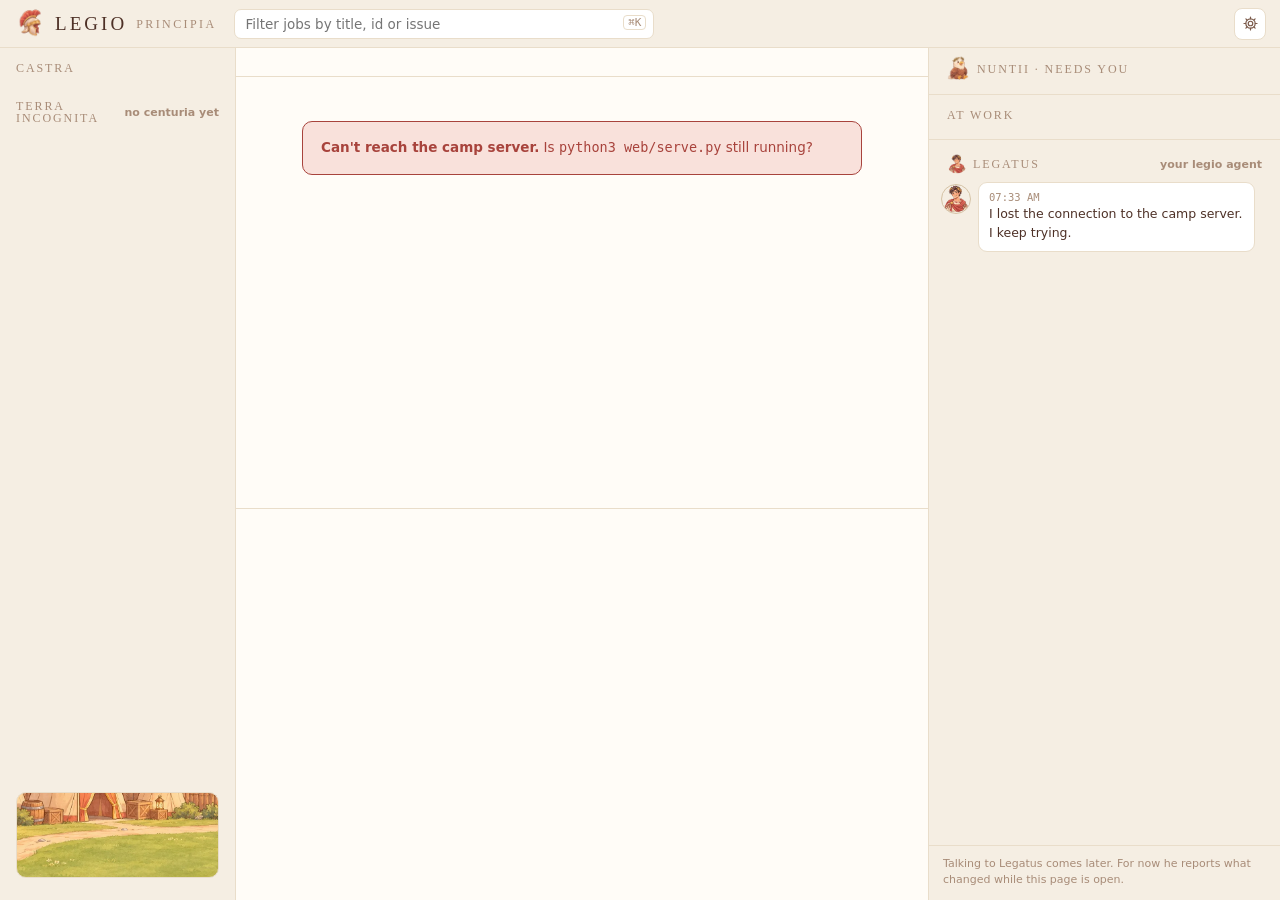
==== web/principia/index.html @ 1104e4ff "web: add the Principia skin and make it the default A second, denser skin for the read-only dashboar" ====
<!doctype html>
<html lang="en">
<head>
<meta charset="utf-8">
<meta name="viewport" content="width=device-width, initial-scale=1">
<title>Legio Principia</title>
<meta name="color-scheme" content="light">
<link rel="stylesheet" href="styles.css">
<link rel="icon" href="../assets/logo.webp">
</head>
<body>
<div class="app">
  <header class="top">
    <a class="brand" href="#/" aria-label="Legio Principia, home"><img src="../assets/logo.webp" alt=""><b>LEGIO</b><span>PRINCIPIA</span></a>
    <label class="search"><input id="q" type="search" placeholder="Filter jobs by title, id or issue" aria-label="Filter jobs" autocomplete="off"><kbd>⌘K</kbd></label>
    <div class="stats" id="stats"></div>
    <button class="gear" id="gear" type="button" aria-label="Settings" aria-expanded="false" aria-controls="sets"><svg viewBox="0 0 24 24" fill="none" stroke="currentColor" stroke-width="1.7" stroke-linecap="round" aria-hidden="true"><circle cx="12" cy="12" r="3.2"/><path d="M12 2.8v2.4M12 18.8v2.4M2.8 12h2.4M18.8 12h2.4M5.5 5.5l1.7 1.7M16.8 16.8l1.7 1.7M5.5 18.5l1.7-1.7M16.8 7.2l1.7-1.7"/><circle cx="12" cy="12" r="6.6"/></svg></button>
    <div class="sets" id="sets" hidden role="dialog" aria-label="Settings"></div>
  </header>

  <div class="cols">
    <nav class="pane left" aria-label="Projects">
      <div><div class="label"><span><span class="la">CASTRA</span><span class="en">PROJECTS</span></span> <em id="ncastra"></em></div><div id="projects"></div></div>
      <div id="unch-wrap"><div class="label"><span><span class="la">TERRA INCOGNITA</span><span class="en">NOT SET UP</span></span> <em>no centuria yet</em></div><div id="uncharted"></div></div>
      <div class="foot"><div class="campart" role="img" aria-label="The camp"></div><span id="foot"></span></div>
    </nav>

    <main class="pane mid" id="mid">
      <div class="mhead" id="mhead"></div>
      <div class="board" id="board"></div>
      <section class="detail" id="detail" aria-label="Job details"></section>
    </main>

    <aside class="pane right" aria-label="Needs you, at work and Legatus">
      <div class="sec"><div class="label"><span class="eh"><img src="../assets/mascot-eagle.webp" alt="" class="eagle"><span class="la">NUNTII · NEEDS YOU</span><span class="en">NEEDS YOU</span></span> <em id="nneed"></em></div><div id="needs"></div></div>
      <div class="sec"><div class="label">AT WORK <em id="nwork"></em></div><div id="desk"></div><div id="work"></div></div>
      <div class="chat">
        <div class="label"><span class="eh"><img src="../assets/avatar.webp" alt="" class="lgface">LEGATUS</span> <em>your legio agent</em></div>
        <div class="msgs" id="msgs" aria-live="polite"></div>
        <div class="soon">Talking to Legatus comes later. For now he reports what changed while this page is open.</div>
      </div>
    </aside>
  </div>
</div>
<div class="toast" id="toast" role="status" hidden></div>
<script src="app.js" defer></script>
</body>
</html>
---- web/principia/styles.css ----
/* Legio Principia — the second skin of the camp dashboard.
   Three panels: projects | the road each job travels + its scroll |
   what needs you, who is at work, Legatus. Light only, read-only. */

:root {
  --bg: #FFFCF7; --panel: #F5EEE3; --raised: #FFFFFF; --sunk: #F5EEE3;
  --line: #E9DDCA; --line-2: #D5C3A6;
  --ink: #4E3127; --ink-2: #7B5A4A; --ink-3: #A88C78;
  --blue: #3E6A8C; --blue-bg: #E3ECF2;
  --ochre: #9A5F0C; --ochre-bg: #FCEBC6; --ochre-line: #E8B84B;
  --verd: #5B6B32; --verd-bg: #EDF0DD;
  --red: #A8433C; --red-bg: #F9E1DB;
  --stone: #EEE0C8; --stone-d: #CFB68E; --water: #8DB2CC; --wood: #A8735C;
  --basalt: #BDB09C; --basalt-d: #9A8B75; --dirt: #F4EBDC;
  --gold: #F1D489; --gold-d: #C3962C;
  /* no web fonts: the dashboard fetches nothing from the network */
  --display: "Iowan Old Style", "Palatino Linotype", Palatino, Georgia, serif;
  --sans: "Avenir Next", Nunito, "Segoe UI", system-ui, -apple-system, sans-serif;
  --mono: ui-monospace, "SF Mono", Menlo, Consolas, monospace;
  color-scheme: light;
}

* { box-sizing: border-box; }
html, body { height: 100%; margin: 0; }
body { background: var(--bg); color: var(--ink); font: 13.5px/1.45 var(--sans); -webkit-font-smoothing: antialiased; }
button { font: inherit; color: inherit; cursor: pointer; }
button:focus-visible, input:focus-visible, a:focus-visible, .vrow:focus-visible, .drow:focus-visible, .need:focus-visible {
  outline: 2px solid var(--blue); outline-offset: 1px;
}
.mono { font-family: var(--mono); }
[hidden] { display: none !important; }

.app { height: 100%; display: grid; grid-template-rows: 48px minmax(0, 1fr); }

/* ---- top bar ---- */
.top { position: relative; display: flex; align-items: center; gap: 18px; padding: 0 14px 0 16px; border-bottom: 1px solid var(--line); background: var(--panel); }
.brand { display: flex; align-items: center; gap: 9px; white-space: nowrap; color: inherit; text-decoration: none; }
.brand img { width: 30px; height: 29px; }
.brand b { font: 400 19px/1 var(--display); letter-spacing: .16em; }
.brand span { font: 400 12px/1 var(--display); letter-spacing: .2em; color: var(--ink-3); }
.search { flex: 1; max-width: 420px; position: relative; }
.search input { width: 100%; height: 30px; border: 1px solid var(--line); background: var(--raised); border-radius: 7px; padding: 0 54px 0 10px; color: var(--ink); font: inherit; }
.search kbd { position: absolute; right: 8px; top: 6px; font: 11px var(--mono); color: var(--ink-3); border: 1px solid var(--line); border-radius: 4px; padding: 0 4px; }
.stats { margin-left: auto; display: flex; gap: 16px; align-items: center; white-space: nowrap; color: var(--ink-2); }
.stats b { color: var(--ink); font-weight: 700; font-variant-numeric: tabular-nums; }
.stats img { width: 18px; height: 19px; vertical-align: -4px; margin-right: 4px; }
.dot { display: inline-block; width: 7px; height: 7px; border-radius: 50%; margin-right: 6px; vertical-align: 1px; }
.demo { font-size: 11px; font-weight: 700; color: var(--red); background: var(--red-bg); border-radius: 9px; padding: 1px 8px; }
.gear { width: 32px; height: 32px; border-radius: 8px; border: 1px solid var(--line); background: var(--raised); display: grid; place-items: center; color: var(--ink-2); flex: none; }
.gear:hover, .gear[aria-expanded="true"] { border-color: var(--line-2); color: var(--ink); }
.gear svg { width: 17px; height: 17px; }

/* ---- settings ---- */
.sets { position: absolute; right: 12px; top: 54px; width: 330px; max-width: calc(100vw - 24px); max-height: calc(100vh - 70px); overflow: auto; z-index: 30; background: var(--raised); border: 1px solid var(--line-2); border-radius: 12px; box-shadow: 0 12px 32px rgba(78, 49, 39, .16), 0 2px 6px rgba(78, 49, 39, .08); padding: 14px 16px 12px; }
.sets h3 { margin: 0 0 10px; font: 400 14px/1 var(--display); letter-spacing: .16em; display: flex; justify-content: space-between; align-items: center; }
.sets h3 button { border: 0; background: none; color: var(--ink-3); font-size: 18px; line-height: 1; padding: 0 2px; }
.srow { display: grid; gap: 6px; padding: 10px 0; border-top: 1px solid var(--line); }
.srow > span { font-size: 12px; font-weight: 700; color: var(--ink-2); }
.srow small { font-size: 11px; color: var(--ink-3); }
.pick { display: flex; border: 1px solid var(--line); border-radius: 7px; overflow: hidden; background: var(--sunk); }
.pick button { flex: 1; border: 0; background: transparent; padding: 5px 6px; font-size: 12px; color: var(--ink-2); display: flex; flex-direction: column; align-items: center; gap: 3px; }
.pick button.on { background: var(--raised); color: var(--ink); font-weight: 700; box-shadow: 0 0 0 1px var(--line-2); }
.pick svg { width: 46px; height: 14px; }
.tog { display: flex; justify-content: space-between; align-items: center; gap: 12px; padding: 5px 0; font-size: 12.5px; cursor: pointer; }
.tog input { appearance: none; -webkit-appearance: none; width: 32px; height: 18px; margin: 0; border-radius: 9px; background: var(--line-2); position: relative; cursor: pointer; flex: none; transition: background .15s; }
.tog input::after { content: ""; position: absolute; left: 2px; top: 2px; width: 14px; height: 14px; border-radius: 50%; background: var(--raised); transition: transform .15s; }
.tog input:checked { background: var(--verd); }
.tog input:checked::after { transform: translateX(14px); }

/* ---- layout ---- */
.cols { display: grid; grid-template-columns: 236px minmax(0, 1fr) 352px; min-height: 0; }
.pane { min-height: 0; overflow: auto; }
.left { background: var(--panel); border-right: 1px solid var(--line); padding: 14px 10px; display: flex; flex-direction: column; gap: 18px; }
.right { background: var(--panel); border-left: 1px solid var(--line); display: flex; flex-direction: column; overflow: hidden; }
.label { font: 400 12px/1 var(--display); letter-spacing: .16em; color: var(--ink-3); display: flex; justify-content: space-between; align-items: center; gap: 8px; padding: 0 6px 8px; }
.label em { font: 600 11px var(--sans); font-style: normal; letter-spacing: 0; white-space: nowrap; }
.label .eh { display: flex; align-items: center; gap: 6px; }
.label .eagle { width: 24px; height: 24px; margin: -6px 0 -4px; animation: perch 5s ease-in-out infinite; transform-origin: 50% 90%; }
.label .lgface { width: 20px; height: 20px; border-radius: 50%; }
@keyframes perch { 0%, 86%, 100% { transform: rotate(0); } 90% { transform: rotate(-8deg); } 94% { transform: rotate(6deg); } }
.note { font-size: 11px; color: var(--ink-3); }

/* ---- projects ---- */
.proj { display: grid; grid-template-columns: 38px minmax(0, 1fr) auto; gap: 8px; align-items: center; padding: 7px 6px; border-radius: 7px; border: 1px solid transparent; width: 100%; background: none; text-align: left; color: inherit; text-decoration: none; }
.proj:hover { background: rgba(255, 255, 255, .6); }
.proj.on { background: var(--raised); border-color: var(--line); }
.tentic { position: relative; width: 38px; height: 36px; }
.tentic img { width: 38px; height: 36px; object-fit: contain; }
.tentic b { position: absolute; right: -2px; bottom: -2px; font: 400 10px/14px var(--display); background: var(--raised); border: 1px solid var(--line); border-radius: 7px; padding: 0 4px; color: var(--ink-2); }
.proj.on .tentic b { border-color: var(--ink); color: var(--ink); }
.pname { font-weight: 700; white-space: nowrap; overflow: hidden; text-overflow: ellipsis; }
.psub { font-size: 11px; color: var(--ink-3); }
.psub.err { color: var(--red); }
.pbar { display: flex; height: 3px; border-radius: 2px; overflow: hidden; margin-top: 5px; background: var(--line); gap: 1px; }
.pbar i { display: block; }
.badge { font: 700 11px/18px var(--sans); min-width: 18px; padding: 0 5px; border-radius: 9px; text-align: center; font-variant-numeric: tabular-nums; white-space: nowrap; }
.b-ochre { background: var(--ochre-bg); color: var(--ochre); }
.b-red { background: var(--red-bg); color: var(--red); }
.b-blue { background: var(--blue-bg); color: var(--blue); }
.b-verd { background: var(--verd-bg); color: var(--verd); }
.b-mute { background: var(--bg); color: var(--ink-3); border: 1px solid var(--line); }
.unch { display: flex; justify-content: space-between; align-items: center; padding: 6px; border-radius: 7px; color: var(--ink-3); width: 100%; background: none; border: 1px dashed transparent; text-align: left; }
.unch:hover { border-color: var(--line-2); color: var(--ink); }
.unch span:last-child { font-size: 11px; }
.foot { margin-top: auto; padding: 0 6px; color: var(--ink-3); font-size: 11px; line-height: 1.7; }
.campart { height: 86px; border-radius: 10px; border: 1px solid var(--line); background: url(../assets/camp-ground.webp) 40% 28% / 280% auto; margin: 0 0 8px; }

/* ---- middle ---- */
.mid { display: grid; grid-template-rows: auto minmax(0, 1fr) minmax(0, 46%); min-height: 0; }
.mid.nodetail { grid-template-rows: auto minmax(0, 1fr); }
.mhead { display: flex; align-items: flex-end; gap: 16px; padding: 16px 20px 12px; border-bottom: 1px solid var(--line); flex-wrap: wrap; }
.mhead h1 { margin: 0; font: 400 22px/1 var(--display); letter-spacing: .1em; }
.mhead h1 small { font-size: 13px; color: var(--ink-3); margin-right: 8px; letter-spacing: .14em; }
.facts { display: flex; gap: 14px; color: var(--ink-3); font-size: 12px; flex-wrap: wrap; }
.facts b { color: var(--ink-2); font-weight: 700; }
.seg { margin-left: auto; display: flex; border: 1px solid var(--line); border-radius: 7px; overflow: hidden; }
.seg button { border: 0; background: transparent; padding: 4px 12px; color: var(--ink-3); }
.seg button.on { background: var(--ink); color: var(--bg); }
.board { overflow: auto; padding: 4px 20px 16px; }

.vgrid { display: grid; grid-template-columns: 238px repeat(7, minmax(52px, 1fr)) 158px; min-width: 780px; }
.vhead { position: sticky; top: 0; background: var(--bg); z-index: 2; padding: 10px 0 8px; border-bottom: 1px solid var(--line); }
.vhead div { font: 600 11px/1 var(--sans); color: var(--ink-3); text-align: center; overflow: hidden; }
.vhead div:first-child, .vhead div:last-child { font: 400 11px/1 var(--display); letter-spacing: .12em; }
.vhead div:first-child, .vhead div:last-child { text-align: left; }
.vhead div:last-child { padding-left: 14px; }
.vhead b { display: block; font: 700 11px var(--sans); letter-spacing: 0; color: var(--ink-2); margin-top: 4px; }
.vrow { align-items: center; min-height: 56px; border-bottom: 1px solid var(--line); cursor: pointer; }
.vrow:hover { background: var(--panel); }
.vrow.sel { background: var(--raised); box-shadow: inset 3px 0 0 var(--blue); }
.vjob { display: flex; gap: 10px; align-items: flex-start; padding: 8px 10px 8px 8px; min-width: 0; }
.vjob .id { font: 600 11px var(--mono); color: var(--ink-3); padding-top: 2px; }
.vt { font-weight: 700; line-height: 1.3; overflow: hidden; text-overflow: ellipsis; white-space: nowrap; }
.vs { font-size: 11px; color: var(--ink-3); margin-top: 2px; white-space: nowrap; overflow: hidden; text-overflow: ellipsis; }

/* track cells */
.cell { position: relative; height: 56px; display: grid; place-items: center; }
.cell .l, .cell .r { position: absolute; top: 50%; height: 0; border-top: 2px solid var(--ink-3); }
.cell .l { left: 0; right: 50%; } .cell .r { left: 50%; right: 0; }
.cell .todo { border-top: 2px dashed var(--line-2); opacity: .8; }
.cell .gone { display: none; }
.trk { position: absolute; inset: 0; width: 100%; height: 100%; overflow: visible; pointer-events: none; }
.cell.aq .node { transform: translateY(-8px); }
.cell.rd .node { transform: translateY(-5px); }
.whl { stroke-dasharray: 5 9; animation: flow 1.4s linear infinite; }
@keyframes flow { to { stroke-dashoffset: -14; } }
.ms { position: relative; z-index: 1; width: 21px; height: 22px; transform: translateY(-3px); border-radius: 10px 10px 2px 2px; background: var(--stone); border: 1px solid var(--stone-d); display: grid; place-items: center; padding-top: 2px; font: 400 9.5px/1 var(--display); color: var(--ink-2); }
.ms::after { content: ""; position: absolute; left: -4px; right: -4px; bottom: -4px; height: 4px; border-radius: 1px; background: var(--stone-d); }
.ms.fut { background: var(--raised); border-style: dashed; border-color: var(--line-2); color: var(--ink-3); }
.ms.fut::after { background: var(--line); }
.ms.gold { background: var(--gold); border-color: var(--gold-d); color: #6E4F0E; }
.ms.gold.fut { background: var(--raised); border-color: var(--gold-d); }

.node { position: relative; z-index: 1; }
.pt { width: 8px; height: 8px; border-radius: 50%; background: var(--ink-3); }
.pt.fut { background: var(--bg); border: 2px solid var(--line-2); }
.mg { position: relative; width: 30px; height: 30px; border-radius: 50%; display: grid; place-items: center; font: 700 12px/1 var(--sans); background: var(--raised); border: 2px solid var(--ink-3); color: var(--ink); }
.mg img { width: 100%; height: 100%; border-radius: 50%; object-fit: cover; display: block; }
.mg.live { border-color: var(--blue); color: var(--blue); background: var(--blue-bg); }
.mg.live::after { content: ""; position: absolute; inset: -6px; border-radius: 50%; border: 2px solid var(--blue); opacity: .35; animation: ring 1.8s ease-out infinite; }
.mg.you { border-color: var(--ochre); background: var(--ochre-bg); color: var(--ochre); font-size: 14px; }
.mg.ok { border-color: var(--verd); background: var(--verd-bg); color: var(--verd); font-size: 13px; }
.mg.no { border-color: var(--red); background: var(--red-bg); color: var(--red); font-size: 13px; }
.mg.pass { border-color: var(--verd); }
.mg.chg { border-color: var(--red); }
.mg.pend { border-color: var(--line-2); border-style: dashed; }
.mg.seal img { width: 66%; height: 66%; margin: auto; }
.cluster { display: flex; background: var(--bg); padding: 2px; border-radius: 16px; }
.cluster .mg { width: 26px; height: 26px; margin-left: -6px; }
.cluster .mg:first-child { margin-left: 0; }
@keyframes ring { from { transform: scale(.8); opacity: .5; } to { transform: scale(1.25); opacity: 0; } }

.vmeta { padding: 0 6px 0 14px; font-size: 12px; min-width: 0; }
.pips { display: flex; gap: 3px; align-items: center; color: var(--ink-3); font: 11px var(--mono); }
.pips i { width: 12px; height: 4px; border-radius: 2px; background: var(--line); }
.pips i.cur { background: var(--blue); } .pips i.fail { background: var(--red); } .pips i.okr { background: var(--verd); }
.pips span { margin-left: 6px; }
.cap { margin-top: 4px; white-space: nowrap; overflow: hidden; text-overflow: ellipsis; color: var(--ink-2); }
.cap.you { color: var(--ochre); font-weight: 700; }
.cap.live { color: var(--blue); }
.done-h { margin: 18px 0 6px; font: 400 11px var(--display); letter-spacing: .12em; color: var(--ink-3); }
.drow { display: grid; grid-template-columns: 110px minmax(0, 1fr) 90px 70px; gap: 10px; padding: 6px 8px; border-bottom: 1px solid var(--line); color: var(--ink-2); cursor: pointer; align-items: center; }
.drow:hover { background: var(--panel); }
.drow.sel { background: var(--raised); box-shadow: inset 3px 0 0 var(--blue); }
.tbl { width: 100%; border-collapse: collapse; min-width: 720px; }
.tbl th { position: sticky; top: 0; background: var(--bg); text-align: left; font: 400 11px var(--display); letter-spacing: .12em; color: var(--ink-3); padding: 10px 8px 8px; border-bottom: 1px solid var(--line); }
.tbl td { padding: 8px; border-bottom: 1px solid var(--line); white-space: nowrap; font-variant-numeric: tabular-nums; }
.tbl tbody tr { cursor: pointer; }
.tbl tbody tr:hover { background: var(--panel); }
.tbl tr.sel { background: var(--raised); box-shadow: inset 3px 0 0 var(--blue); }
.broken { margin: 40px auto; max-width: 560px; border: 1px solid var(--red); background: var(--red-bg); color: var(--red); border-radius: 10px; padding: 16px 18px; overflow: hidden; }
.broken img { float: right; width: 110px; margin: -6px -4px 4px 12px; }
.broken pre { white-space: pre-wrap; font: 12px/1.5 var(--mono); margin: 8px 0 0; color: var(--ink); }
.empty { display: flex; gap: 16px; align-items: center; padding: 24px 4px; color: var(--ink-2); }
.empty img { width: 90px; }

/* ---- job detail (the scroll) ---- */
.detail { border-top: 1px solid var(--line); background: var(--bg); display: grid; grid-template-rows: auto minmax(0, 1fr); min-height: 0; }
.dhead { display: flex; gap: 12px; align-items: center; padding: 12px 20px; border-bottom: 1px solid var(--line); flex-wrap: wrap; }
.dhead h2 { margin: 0; font-size: 15px; font-weight: 700; text-wrap: balance; }
.dhead .id { font: 12px var(--mono); color: var(--ink-3); }
.chips { display: flex; gap: 6px; flex-wrap: wrap; }
.chip { font-size: 11px; line-height: 20px; padding: 0 7px; border-radius: 5px; border: 1px solid var(--line); color: var(--ink-2); background: var(--raised); white-space: nowrap; }
.chip b { font-weight: 700; color: var(--ink); }
.acts { margin-left: auto; display: flex; gap: 6px; align-items: center; flex-wrap: wrap; }
.btn { height: 28px; padding: 0 10px; border-radius: 6px; border: 1px solid var(--line-2); background: var(--raised); font-size: 12px; white-space: nowrap; }
.btn:hover { border-color: var(--ink-3); }
.btn.pri { background: var(--ink); color: var(--bg); border-color: var(--ink); }
.dbody { display: grid; grid-template-columns: 290px minmax(0, 1fr); min-height: 0; }
.story { overflow: auto; padding: 12px 14px 16px 20px; border-right: 1px solid var(--line); }
.st { position: relative; padding: 0 0 12px 18px; }
.st::before { content: ""; position: absolute; left: 4px; top: 8px; bottom: -4px; border-left: 1px solid var(--line-2); }
.st:last-child::before { display: none; }
.st::after { content: ""; position: absolute; left: 0; top: 4px; width: 9px; height: 9px; border-radius: 50%; background: var(--panel); border: 2px solid var(--ink-3); }
.st.ok::after { border-color: var(--verd); background: var(--verd); }
.st.fail::after { border-color: var(--red); background: var(--red); }
.st.live::after { border-color: var(--blue); background: var(--blue-bg); }
.st.you::after { border-color: var(--ochre); background: var(--ochre); }
.st .h { display: flex; justify-content: space-between; gap: 8px; font-weight: 700; }
.st .h img { width: 20px; height: 20px; border-radius: 50%; border: 1px solid var(--line); }
.st .t { color: var(--ink-2); font-size: 12px; margin-top: 1px; }
.st .f { display: inline-block; margin-top: 3px; font: 11px var(--mono); color: var(--blue); background: none; border: 0; padding: 0; text-decoration: underline; text-decoration-color: var(--line-2); text-underline-offset: 2px; }
.st .f.on { color: var(--ink); text-decoration-color: var(--ink); }
.reader { min-width: 0; display: grid; grid-template-rows: auto minmax(0, 1fr); min-height: 0; }
.tabs { display: flex; gap: 2px; padding: 8px 14px 0; border-bottom: 1px solid var(--line); overflow-x: auto; }
.tab { border: 0; background: none; padding: 6px 9px; font: 11px var(--mono); color: var(--ink-3); border-bottom: 2px solid transparent; white-space: nowrap; }
.tab.on { color: var(--ink); border-bottom-color: var(--blue); }
.doc { overflow: auto; padding: 14px 22px 22px; }
.doc > * { max-width: 76ch; }
.doc h4 { margin: 14px 0 4px; font-size: 13px; }
.doc .hdr { font: 12px var(--mono); color: var(--ink-2); background: var(--sunk); border: 1px solid var(--line); border-radius: 6px; padding: 6px 9px; margin-bottom: 6px; }
.doc p { margin: 4px 0; }
.doc ul { margin: 4px 0; padding-left: 18px; }
.doc pre { font: 12px/1.55 var(--mono); white-space: pre-wrap; margin: 0; color: var(--ink-2); max-width: none; }

/* ---- right rail ---- */
.sec { padding: 14px 12px 10px; border-bottom: 1px solid var(--line); }
.need { position: relative; display: block; color: inherit; text-decoration: none; background: var(--raised); border: 1px solid var(--line); border-radius: 8px; padding: 10px 10px 9px 30px; margin-bottom: 9px; cursor: pointer; }
.need:hover { border-color: var(--ochre-line); }
.need .seal { position: absolute; left: 8px; top: 9px; width: 16px; height: 16px; }
.need .top1 { display: flex; justify-content: space-between; gap: 8px; align-items: center; }
.need .who { font-weight: 700; white-space: nowrap; overflow: hidden; text-overflow: ellipsis; }
.need .why { color: var(--ink-2); margin: 3px 0 7px; font-size: 12px; }
.cmd { display: flex; align-items: center; justify-content: space-between; gap: 8px; background: var(--sunk); border: 1px solid var(--line); border-radius: 5px; padding: 3px 4px 3px 8px; font: 11px var(--mono); color: var(--ink-2); }
.cmd span { overflow: hidden; text-overflow: ellipsis; white-space: nowrap; }
.cmd button { border: 1px solid var(--line); background: var(--raised); border-radius: 4px; font: 11px var(--sans); padding: 2px 7px; color: var(--ink-2); flex: none; }
.desk { color: inherit; text-decoration: none; display: grid; grid-template-columns: 104px minmax(0, 1fr); gap: 10px; align-items: end; margin: 0 0 8px; padding: 8px 10px 0; border-radius: 8px; background: var(--raised); border: 1px solid var(--line); position: relative; overflow: hidden; cursor: pointer; }
.desk > img { width: 104px; height: 104px; object-fit: contain; object-position: bottom; }
.desk .hs { position: absolute; left: 66px; top: 2px; width: 46px; height: 46px; animation: float 3.4s ease-in-out infinite; }
.bubble { position: relative; align-self: center; background: var(--raised); border: 1px solid var(--line-2); border-radius: 10px; padding: 7px 9px; font-size: 12px; margin-bottom: 22px; min-width: 0; }
.bubble::before { content: ""; position: absolute; left: -6px; bottom: 10px; width: 10px; height: 10px; background: var(--raised); border-left: 1px solid var(--line-2); border-bottom: 1px solid var(--line-2); transform: rotate(45deg); }
.bubble b { font-weight: 700; }
.bubble .mono { font-size: 11px; color: var(--ink-3); }
@keyframes float { 0%, 100% { transform: translateY(0); } 50% { transform: translateY(-4px); } }
.work { display: grid; grid-template-columns: 28px minmax(0, 1fr) auto; gap: 8px; align-items: center; padding: 6px 2px; cursor: pointer; }
.work .mg { width: 28px; height: 28px; }
.work .w1 { white-space: nowrap; overflow: hidden; text-overflow: ellipsis; }
.work .w1 b { font-weight: 700; }
.work .w2 { font: 11px var(--mono); color: var(--ink-3); white-space: nowrap; overflow: hidden; text-overflow: ellipsis; }
.work .tm { font: 12px var(--mono); color: var(--ink-2); font-variant-numeric: tabular-nums; }
.work.stale .w2, .work.stale .tm { color: var(--ochre); }
.chat { flex: 1; min-height: 0; display: flex; flex-direction: column; }
.chat .label { padding: 14px 18px 8px; }
.msgs { flex: 1; overflow: auto; padding: 0 12px; display: flex; flex-direction: column; gap: 8px; }
.lgrow { display: flex; gap: 7px; align-items: flex-start; max-width: 96%; }
.lgrow > img { width: 30px; height: 30px; flex: none; margin-top: 2px; border-radius: 50%; border: 1.5px solid var(--line-2); }
.msg { padding: 8px 10px; border-radius: 9px; font-size: 12.5px; line-height: 1.5; background: var(--raised); border: 1px solid var(--line); min-width: 0; }
.msg ul { margin: 4px 0 0; padding-left: 16px; }
.msg time { display: block; font: 10.5px var(--mono); color: var(--ink-3); margin-bottom: 2px; }
.soon { padding: 10px 14px 12px; border-top: 1px solid var(--line); font-size: 11px; color: var(--ink-3); }
.toast { position: fixed; left: 50%; bottom: 24px; transform: translateX(-50%); background: var(--ink); color: var(--bg); padding: 8px 14px; border-radius: 8px; font-size: 12.5px; z-index: 40; max-width: calc(100vw - 32px); }

/* ---- settings effects ---- */
body:not(.english) .en, body.english .la { display: none; }
body.compact .vrow { min-height: 46px; }
body.compact .cell { height: 46px; }
body.compact .vs { display: none; }
body.compact .vjob { padding-block: 6px; }
body.compact .cluster .mg { width: 24px; height: 24px; }
body.nocost .cost { display: none; }
body.nodesk #desk { display: none; }
body.nomotion *, body.nomotion *::after { animation: none !important; transition: none !important; }
@media (prefers-reduced-motion: reduce) { *, *::after { animation: none !important; } }

/* ---- narrow screens ---- */
@media (max-width: 1180px) { .cols { grid-template-columns: 200px minmax(0, 1fr) 300px; } }
@media (max-width: 980px) {
  html, body { height: auto; }
  .app { height: auto; display: block; }
  .top { flex-wrap: wrap; padding-block: 8px; }
  .stats { margin-left: 0; flex-wrap: wrap; }
  .search { max-width: none; flex-basis: 100%; order: 3; }
  .cols { display: block; }
  .pane { overflow: visible; }
  .left { border-right: 0; border-bottom: 1px solid var(--line); }
  .foot { display: none; }
  .mid { display: block; }
  .board { overflow-x: auto; padding-inline: 16px; }
  .mhead, .dhead { padding-inline: 16px; }
  .dbody { grid-template-columns: 1fr; }
  .story { border-right: 0; border-bottom: 1px solid var(--line); padding-left: 16px; }
  .doc { padding-inline: 16px; }
  .right { overflow: visible; border-left: 0; border-top: 1px solid var(--line); }
  .msgs { max-height: 420px; }
}
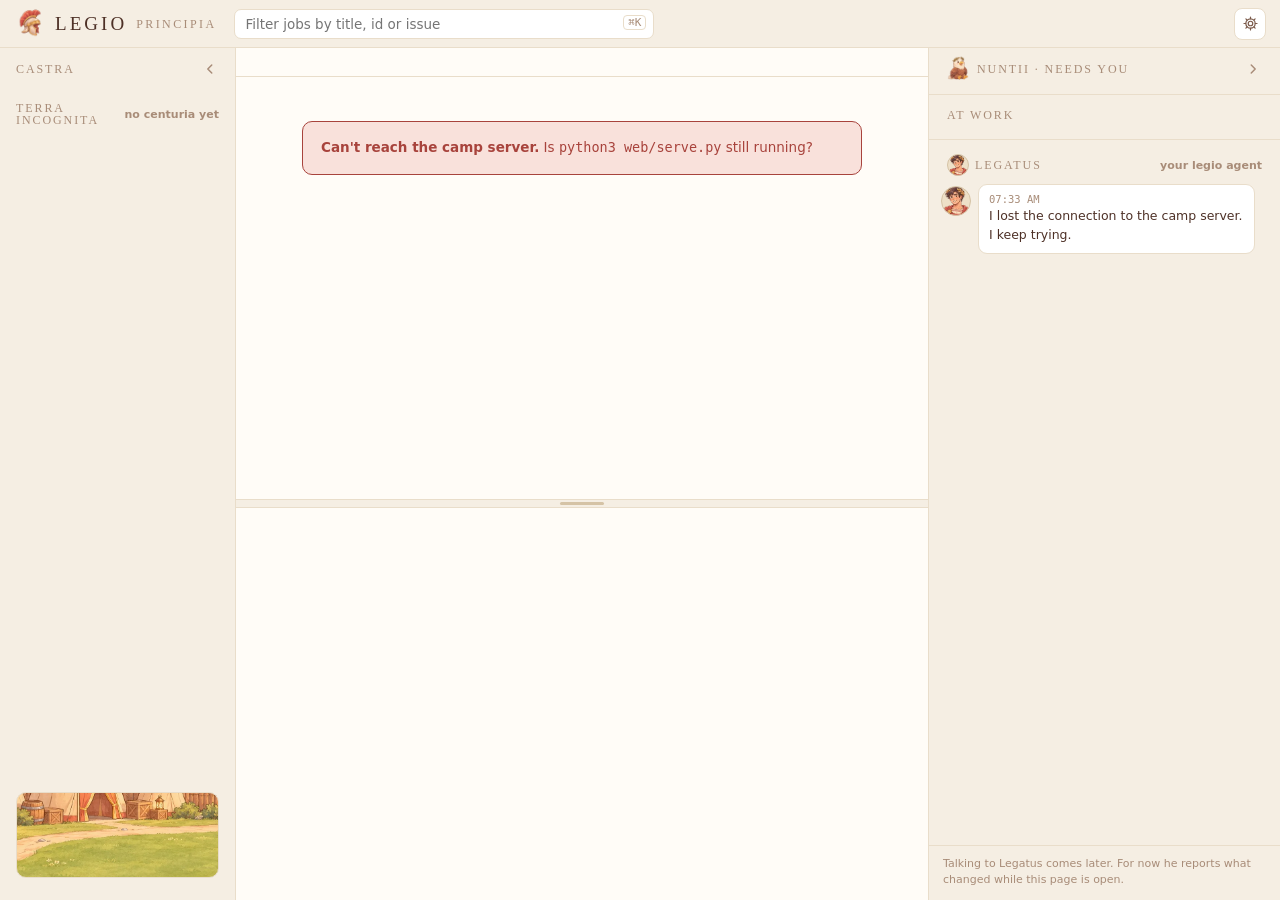
==== commit 1ff15bd7: "web/principia: roomier job panel, folding side panels, Legatus window - The job's panel resizes with" ====
--- a/web/principia/index.html
+++ b/web/principia/index.html
@@ -20,7 +20,7 @@
 
   <div class="cols">
     <nav class="pane left" aria-label="Projects">
-      <div><div class="label"><span><span class="la">CASTRA</span><span class="en">PROJECTS</span></span> <em id="ncastra"></em></div><div id="projects"></div></div>
+      <div><div class="label"><span class="lt"><span class="la">CASTRA</span><span class="en">PROJECTS</span></span> <em id="ncastra"></em><button class="fold" type="button" data-fold="left" title="Hide projects ( [ )" aria-label="Hide projects" aria-expanded="true"><svg viewBox="0 0 16 16" fill="none" stroke="currentColor" stroke-width="1.7" stroke-linecap="round" stroke-linejoin="round" aria-hidden="true"><path d="M10 3.5 5.5 8 10 12.5"/></svg></button></div><div id="projects"></div></div>
       <div id="unch-wrap"><div class="label"><span><span class="la">TERRA INCOGNITA</span><span class="en">NOT SET UP</span></span> <em>no centuria yet</em></div><div id="uncharted"></div></div>
       <div class="foot"><div class="campart" role="img" aria-label="The camp"></div><span id="foot"></span></div>
     </nav>
@@ -28,20 +28,28 @@
     <main class="pane mid" id="mid">
       <div class="mhead" id="mhead"></div>
       <div class="board" id="board"></div>
+      <div class="split" id="split" role="separator" aria-orientation="horizontal" aria-label="Resize job details (drag, or use the arrow keys; double-click to reset)" tabindex="0"></div>
       <section class="detail" id="detail" aria-label="Job details"></section>
     </main>
 
     <aside class="pane right" aria-label="Needs you, at work and Legatus">
-      <div class="sec"><div class="label"><span class="eh"><img src="../assets/mascot-eagle.webp" alt="" class="eagle"><span class="la">NUNTII · NEEDS YOU</span><span class="en">NEEDS YOU</span></span> <em id="nneed"></em></div><div id="needs"></div></div>
+      <div class="rrail"><button class="eaglebtn" type="button" data-fold="right" title="Show needs you, at work and Legatus ( ] )" aria-label="Show needs you, at work and Legatus" aria-expanded="false"><img src="../assets/mascot-eagle.webp" alt=""><span class="badge b-red" id="rneed" hidden></span></button><button class="lgbtn" type="button" data-legatus title="Talk to Legatus" aria-label="Open the Legatus window" aria-expanded="false" aria-controls="lgwin"><span class="lgface" aria-hidden="true"></span><span class="lgdot" id="lgdot" hidden></span></button></div>
+      <div class="sec"><div class="label"><span class="eh"><img src="../assets/mascot-eagle.webp" alt="" class="eagle"><span class="la">NUNTII · NEEDS YOU</span><span class="en">NEEDS YOU</span></span> <em id="nneed"></em><button class="fold" type="button" data-fold="right" title="Hide this panel ( ] )" aria-label="Hide needs you, at work and Legatus" aria-expanded="true"><svg viewBox="0 0 16 16" fill="none" stroke="currentColor" stroke-width="1.7" stroke-linecap="round" stroke-linejoin="round" aria-hidden="true"><path d="M6 3.5 10.5 8 6 12.5"/></svg></button></div><div id="needs"></div></div>
       <div class="sec"><div class="label">AT WORK <em id="nwork"></em></div><div id="desk"></div><div id="work"></div></div>
       <div class="chat">
-        <div class="label"><span class="eh"><img src="../assets/avatar.webp" alt="" class="lgface">LEGATUS</span> <em>your legio agent</em></div>
+        <div class="label"><span class="eh"><span class="lgface" aria-hidden="true"></span>LEGATUS</span> <em>your legio agent</em></div>
         <div class="msgs" id="msgs" aria-live="polite"></div>
         <div class="soon">Talking to Legatus comes later. For now he reports what changed while this page is open.</div>
       </div>
     </aside>
   </div>
 </div>
+<div class="scrim" id="scrim" hidden></div>
+<section class="lgwin" id="lgwin" role="dialog" aria-label="Legatus" hidden>
+  <div class="lgwin-head"><span class="lgface" aria-hidden="true"></span><div><b>Legatus</b><span>your legio agent</span></div><button class="fold" type="button" data-legatus-close aria-label="Close the Legatus window" title="Close (Esc)">×</button></div>
+  <div class="msgs" id="lgmsgs" aria-live="polite"></div>
+  <div class="soon">Talking to Legatus comes later. For now he reports what changed while this page is open.</div>
+</section>
 <div class="toast" id="toast" role="status" hidden></div>
 <script src="app.js" defer></script>
 </body>
--- a/web/principia/styles.css
+++ b/web/principia/styles.css
@@ -68,7 +68,47 @@
 .tog input:checked::after { transform: translateX(14px); }
 
 /* ---- layout ---- */
-.cols { display: grid; grid-template-columns: 236px minmax(0, 1fr) 352px; min-height: 0; }
+.cols { --lw: 236px; --rw: 352px; display: grid; grid-template-columns: var(--lw) minmax(0, 1fr) var(--rw); min-height: 0; transition: grid-template-columns .2s ease; }
+body.lfold .cols { --lw: 58px; }
+body.rfold .cols { --rw: 58px; }
+
+/* fold buttons and the folded rails */
+.fold { width: 22px; height: 22px; margin: -4px -2px -4px 0; border: 1px solid transparent; border-radius: 6px; background: none; color: var(--ink-3); display: grid; place-items: center; padding: 0; flex: none; }
+.fold:hover { border-color: var(--line-2); color: var(--ink); background: var(--raised); }
+.fold svg { width: 14px; height: 14px; }
+.label .lt { margin-right: auto; }
+.label em + .fold { margin-left: 6px; }
+body.lfold .left { padding: 12px 6px; overflow-x: hidden; }
+body.lfold .left .label { justify-content: center; padding: 0 0 10px; }
+body.lfold .left .label .lt, body.lfold .left .label em, body.lfold #unch-wrap, body.lfold .foot { display: none; }
+body.lfold .left .fold { margin: 0; transform: scaleX(-1); }
+body.lfold .proj { grid-template-columns: 38px; justify-items: center; padding: 5px 3px; position: relative; }
+body.lfold .proj > span:nth-child(2) { display: none; }
+body.lfold .proj .badge { position: absolute; top: -1px; right: -3px; box-shadow: 0 0 0 2px var(--panel); }
+body.lfold .proj .badge.b-mute { display: none; }
+.rrail { display: none; }
+body.rfold .right > .sec, body.rfold .right > .chat { display: none; }
+body.rfold .rrail { display: flex; flex-direction: column; align-items: center; padding: 12px 0; }
+.eaglebtn { position: relative; width: 46px; height: 46px; border-radius: 12px; border: 1px solid transparent; background: none; padding: 3px; }
+.eaglebtn:hover { border-color: var(--line-2); background: var(--raised); }
+.eaglebtn img { width: 100%; height: 100%; object-fit: contain; }
+.eaglebtn .badge { position: absolute; top: -2px; right: -4px; box-shadow: 0 0 0 2px var(--panel); }
+.lgbtn { position: relative; margin-top: 14px; width: 46px; height: 46px; border-radius: 50%; border: 2px solid var(--line-2); background: var(--raised); padding: 0; }
+.lgbtn:hover, .lgbtn[aria-expanded="true"] { border-color: var(--ink-3); }
+.lgbtn .lgface { display: block; width: 100%; height: 100%; }
+.lgdot { position: absolute; top: 0; right: 0; width: 11px; height: 11px; border-radius: 50%; background: var(--blue); box-shadow: 0 0 0 2px var(--panel); }
+
+/* Legatus in his own small window, for when the right panel is folded */
+.lgwin { position: fixed; right: 72px; bottom: 18px; z-index: 33; width: 360px; max-width: calc(100vw - 96px); height: min(520px, calc(100vh - 90px)); display: flex; flex-direction: column; background: var(--panel); border: 1px solid var(--line-2); border-radius: 14px; overflow: hidden; box-shadow: 0 18px 48px rgba(78, 49, 39, .2), 0 3px 10px rgba(78, 49, 39, .08); }
+.lgwin-head { display: flex; align-items: center; gap: 10px; padding: 12px 12px 10px 14px; border-bottom: 1px solid var(--line); background: var(--raised); }
+.lgwin-head .lgface { width: 34px; height: 34px; border: 1.5px solid var(--line-2); }
+.lgwin-head div { flex: 1; display: grid; line-height: 1.25; }
+.lgwin-head b { font: 400 14px var(--display); letter-spacing: .14em; text-transform: uppercase; }
+.lgwin-head span { font-size: 11px; color: var(--ink-3); }
+.lgwin-head .fold { font-size: 18px; line-height: 1; width: 26px; height: 26px; margin: 0; }
+.lgwin .msgs { padding: 12px; }
+.b-red { background: var(--red); color: #fff; }
+.proj .b-red, .need .b-red { background: var(--red-bg); color: var(--red); }
 .pane { min-height: 0; overflow: auto; }
 .left { background: var(--panel); border-right: 1px solid var(--line); padding: 14px 10px; display: flex; flex-direction: column; gap: 18px; }
 .right { background: var(--panel); border-left: 1px solid var(--line); display: flex; flex-direction: column; overflow: hidden; }
@@ -76,7 +116,9 @@
 .label em { font: 600 11px var(--sans); font-style: normal; letter-spacing: 0; white-space: nowrap; }
 .label .eh { display: flex; align-items: center; gap: 6px; }
 .label .eagle { width: 24px; height: 24px; margin: -6px 0 -4px; animation: perch 5s ease-in-out infinite; transform-origin: 50% 90%; }
-.label .lgface { width: 20px; height: 20px; border-radius: 50%; }
+/* Legatus's portrait, zoomed so his face fills the circle */
+.lgface { display: inline-block; flex: none; border-radius: 50%; background: var(--stone) url(../assets/avatar.webp) 50% 16% / 150% auto no-repeat; }
+.label .lgface { width: 22px; height: 22px; border: 1px solid var(--line-2); }
 @keyframes perch { 0%, 86%, 100% { transform: rotate(0); } 90% { transform: rotate(-8deg); } 94% { transform: rotate(6deg); } }
 .note { font-size: 11px; color: var(--ink-3); }
 
@@ -106,8 +148,28 @@
 .campart { height: 86px; border-radius: 10px; border: 1px solid var(--line); background: url(../assets/camp-ground.webp) 40% 28% / 280% auto; margin: 0 0 8px; }
 
 /* ---- middle ---- */
-.mid { display: grid; grid-template-rows: auto minmax(0, 1fr) minmax(0, 46%); min-height: 0; }
+.mid { display: grid; grid-template-rows: auto minmax(0, 1fr) 9px minmax(0, var(--dh, 46%)); min-height: 0; }
 .mid.nodetail { grid-template-rows: auto minmax(0, 1fr); }
+.mid.nodetail .split { display: none; }
+
+/* the drag handle between the board and the job's scroll */
+.split { position: relative; cursor: row-resize; background: var(--panel); border-top: 1px solid var(--line); border-bottom: 1px solid var(--line); touch-action: none; }
+.split::after { content: ""; position: absolute; left: 50%; top: 50%; width: 44px; height: 3px; margin: -1.5px 0 0 -22px; border-radius: 2px; background: var(--line-2); transition: background .15s, width .15s; }
+.split:hover::after, .split:focus-visible::after, .split.drag::after { background: var(--ink-3); width: 64px; margin-left: -32px; }
+.split:focus-visible { outline: 2px solid var(--blue); outline-offset: -2px; }
+body.resizing { cursor: row-resize; user-select: none; }
+
+/* the job's scroll, popped out over the page */
+.scrim { position: fixed; inset: 0; z-index: 34; background: rgba(78, 49, 39, .28); }
+body.bigdetail .detail { position: fixed; top: 60px; bottom: 20px; left: max(20px, 6vw); right: max(20px, 6vw); z-index: 35; border: 1px solid var(--line-2); border-radius: 12px; overflow: hidden; box-shadow: 0 24px 60px rgba(78, 49, 39, .22), 0 4px 12px rgba(78, 49, 39, .1); }
+body.bigdetail .doc > * { max-width: 92ch; }
+.ico-btn { width: 28px; padding: 0; display: grid; place-items: center; }
+.ico-btn svg { width: 15px; height: 15px; }
+
+/* scroll everywhere, but never show a scrollbar */
+* { scrollbar-width: none; }
+*::-webkit-scrollbar { display: none; width: 0; height: 0; }
+
 .mhead { display: flex; align-items: flex-end; gap: 16px; padding: 16px 20px 12px; border-bottom: 1px solid var(--line); flex-wrap: wrap; }
 .mhead h1 { margin: 0; font: 400 22px/1 var(--display); letter-spacing: .1em; }
 .mhead h1 small { font-size: 13px; color: var(--ink-3); margin-right: 8px; letter-spacing: .14em; }
@@ -154,21 +216,24 @@
 .node { position: relative; z-index: 1; }
 .pt { width: 8px; height: 8px; border-radius: 50%; background: var(--ink-3); }
 .pt.fut { background: var(--bg); border: 2px solid var(--line-2); }
-.mg { position: relative; width: 30px; height: 30px; border-radius: 50%; display: grid; place-items: center; font: 700 12px/1 var(--sans); background: var(--raised); border: 2px solid var(--ink-3); color: var(--ink); }
-.mg img { width: 100%; height: 100%; border-radius: 50%; object-fit: cover; display: block; }
+.mg { position: relative; width: 30px; height: 30px; border-radius: 50%; display: grid; place-items: center; overflow: hidden; font: 700 12px/1 var(--sans); background: var(--stone); border: 2px solid var(--ink-3); color: var(--ink); }
+/* the heads are square portraits with transparent corners: zoom in on the face so it fills the circle */
+.mg img { width: 100%; height: 100%; object-fit: cover; display: block; transform: scale(1.38); transform-origin: 50% 36%; }
 .mg.live { border-color: var(--blue); color: var(--blue); background: var(--blue-bg); }
-.mg.live::after { content: ""; position: absolute; inset: -6px; border-radius: 50%; border: 2px solid var(--blue); opacity: .35; animation: ring 1.8s ease-out infinite; }
+.mg.live { animation: ring 1.8s ease-out infinite; }
 .mg.you { border-color: var(--ochre); background: var(--ochre-bg); color: var(--ochre); font-size: 14px; }
 .mg.ok { border-color: var(--verd); background: var(--verd-bg); color: var(--verd); font-size: 13px; }
 .mg.no { border-color: var(--red); background: var(--red-bg); color: var(--red); font-size: 13px; }
 .mg.pass { border-color: var(--verd); }
 .mg.chg { border-color: var(--red); }
 .mg.pend { border-color: var(--line-2); border-style: dashed; }
-.mg.seal img { width: 66%; height: 66%; margin: auto; }
+.mg.seal { background: var(--raised); }
+.mg.seal img { width: 66%; height: 66%; margin: auto; transform: none; }
+.mg.tiny { width: 20px; height: 20px; border-width: 1px; border-color: var(--line-2); flex: none; }
 .cluster { display: flex; background: var(--bg); padding: 2px; border-radius: 16px; }
 .cluster .mg { width: 26px; height: 26px; margin-left: -6px; }
 .cluster .mg:first-child { margin-left: 0; }
-@keyframes ring { from { transform: scale(.8); opacity: .5; } to { transform: scale(1.25); opacity: 0; } }
+@keyframes ring { from { box-shadow: 0 0 0 0 rgba(62, 106, 140, .45); } to { box-shadow: 0 0 0 7px rgba(62, 106, 140, 0); } }
 
 .vmeta { padding: 0 6px 0 14px; font-size: 12px; min-width: 0; }
 .pips { display: flex; gap: 3px; align-items: center; color: var(--ink-3); font: 11px var(--mono); }
@@ -195,19 +260,42 @@
 .empty img { width: 90px; }
 
 /* ---- job detail (the scroll) ---- */
-.detail { border-top: 1px solid var(--line); background: var(--bg); display: grid; grid-template-rows: auto minmax(0, 1fr); min-height: 0; }
-.dhead { display: flex; gap: 12px; align-items: center; padding: 12px 20px; border-bottom: 1px solid var(--line); flex-wrap: wrap; }
-.dhead h2 { margin: 0; font-size: 15px; font-weight: 700; text-wrap: balance; }
-.dhead .id { font: 12px var(--mono); color: var(--ink-3); }
-.chips { display: flex; gap: 6px; flex-wrap: wrap; }
-.chip { font-size: 11px; line-height: 20px; padding: 0 7px; border-radius: 5px; border: 1px solid var(--line); color: var(--ink-2); background: var(--raised); white-space: nowrap; }
-.chip b { font-weight: 700; color: var(--ink); }
-.acts { margin-left: auto; display: flex; gap: 6px; align-items: center; flex-wrap: wrap; }
+.detail { background: var(--bg); display: grid; grid-template-rows: auto minmax(0, 1fr); min-height: 0; }
+.dhead { display: flex; gap: 16px; align-items: center; padding: 10px 16px 10px 20px; border-bottom: 1px solid var(--line); }
+.dtitle { flex: 1; min-width: 0; display: grid; gap: 5px; }
+.dhead h2 { margin: 0; font-size: 15px; font-weight: 700; line-height: 1.25; white-space: nowrap; overflow: hidden; text-overflow: ellipsis; }
+.dmeta { display: flex; align-items: center; flex-wrap: wrap; gap: 4px 0; font-size: 12px; color: var(--ink-3); min-width: 0; }
+.dmeta .badge { margin-right: 10px; }
+.dm { display: inline-flex; align-items: center; gap: 4px; white-space: nowrap; }
+.dm + .dm::before { content: "·"; margin: 0 8px; color: var(--line-2); }
+.dm b { font-weight: 700; color: var(--ink-2); }
+.dm b.okt { color: var(--verd); }
+.dm b.badt { color: var(--red); }
+.dm.id { font-size: 11px; color: var(--ink-3); }
+.dm.faces .mg { width: 20px; height: 20px; border-width: 1.5px; margin-left: -4px; }
+.dm.faces .mg:first-child { margin-left: 0; }
+.acts { display: flex; gap: 6px; align-items: center; flex: none; }
+.menu { position: relative; }
+.menu > summary { list-style: none; display: inline-flex; align-items: center; gap: 4px; cursor: pointer; line-height: 26px; }
+.menu > summary::-webkit-details-marker { display: none; }
+.menu > summary svg { width: 13px; height: 13px; }
+.menu[open] > summary { border-color: var(--ink-3); background: var(--sunk); }
+.menu-list { position: absolute; right: 0; top: calc(100% + 6px); z-index: 20; min-width: 260px; max-width: 360px; background: var(--raised); border: 1px solid var(--line-2); border-radius: 10px; box-shadow: 0 10px 28px rgba(78, 49, 39, .16); padding: 5px; display: grid; }
+.menu-list button { display: grid; gap: 1px; text-align: left; border: 0; background: none; border-radius: 6px; padding: 6px 9px; }
+.menu-list button:hover, .menu-list button:focus-visible { background: var(--sunk); }
+.menu-list b { font-size: 12.5px; font-weight: 700; }
+.menu-list .mono { font-size: 11px; color: var(--ink-3); white-space: nowrap; overflow: hidden; text-overflow: ellipsis; }
+@media (max-width: 980px) { .dhead { flex-wrap: wrap; } }
 .btn { height: 28px; padding: 0 10px; border-radius: 6px; border: 1px solid var(--line-2); background: var(--raised); font-size: 12px; white-space: nowrap; }
 .btn:hover { border-color: var(--ink-3); }
 .btn.pri { background: var(--ink); color: var(--bg); border-color: var(--ink); }
-.dbody { display: grid; grid-template-columns: 290px minmax(0, 1fr); min-height: 0; }
-.story { overflow: auto; padding: 12px 14px 16px 20px; border-right: 1px solid var(--line); }
+.dbody { display: grid; grid-template-columns: var(--sw, 220px) 9px minmax(0, 1fr); min-height: 0; }
+.vsplit { position: relative; cursor: col-resize; background: var(--panel); border-left: 1px solid var(--line); border-right: 1px solid var(--line); touch-action: none; }
+.vsplit::after { content: ""; position: absolute; top: 50%; left: 50%; width: 3px; height: 44px; margin: -22px 0 0 -1.5px; border-radius: 2px; background: var(--line-2); transition: background .15s, height .15s; }
+.vsplit:hover::after, .vsplit:focus-visible::after, .vsplit.drag::after { background: var(--ink-3); height: 64px; margin-top: -32px; }
+.vsplit:focus-visible { outline: 2px solid var(--blue); outline-offset: -2px; }
+body.resizing-x { cursor: col-resize; user-select: none; }
+.story { overflow: auto; padding: 12px 12px 16px 18px; }
 .st { position: relative; padding: 0 0 12px 18px; }
 .st::before { content: ""; position: absolute; left: 4px; top: 8px; bottom: -4px; border-left: 1px solid var(--line-2); }
 .st:last-child::before { display: none; }
@@ -217,14 +305,14 @@
 .st.live::after { border-color: var(--blue); background: var(--blue-bg); }
 .st.you::after { border-color: var(--ochre); background: var(--ochre); }
 .st .h { display: flex; justify-content: space-between; gap: 8px; font-weight: 700; }
-.st .h img { width: 20px; height: 20px; border-radius: 50%; border: 1px solid var(--line); }
+
 .st .t { color: var(--ink-2); font-size: 12px; margin-top: 1px; }
 .st .f { display: inline-block; margin-top: 3px; font: 11px var(--mono); color: var(--blue); background: none; border: 0; padding: 0; text-decoration: underline; text-decoration-color: var(--line-2); text-underline-offset: 2px; }
-.st .f.on { color: var(--ink); text-decoration-color: var(--ink); }
+.st .f { max-width: 100%; text-align: left; overflow-wrap: anywhere; }
+.st .f.on { color: var(--ink); text-decoration: none; background: var(--blue-bg); box-shadow: 0 0 0 3px var(--blue-bg); border-radius: 3px; }
 .reader { min-width: 0; display: grid; grid-template-rows: auto minmax(0, 1fr); min-height: 0; }
-.tabs { display: flex; gap: 2px; padding: 8px 14px 0; border-bottom: 1px solid var(--line); overflow-x: auto; }
-.tab { border: 0; background: none; padding: 6px 9px; font: 11px var(--mono); color: var(--ink-3); border-bottom: 2px solid transparent; white-space: nowrap; }
-.tab.on { color: var(--ink); border-bottom-color: var(--blue); }
+.docbar { display: flex; justify-content: space-between; align-items: baseline; gap: 12px; padding: 9px 22px 8px; border-bottom: 1px solid var(--line); min-width: 0; }
+.docbar .mono { font-size: 12px; color: var(--ink-2); white-space: nowrap; overflow: hidden; text-overflow: ellipsis; }
 .doc { overflow: auto; padding: 14px 22px 22px; }
 .doc > * { max-width: 76ch; }
 .doc h4 { margin: 14px 0 4px; font-size: 13px; }
@@ -263,7 +351,7 @@
 .chat .label { padding: 14px 18px 8px; }
 .msgs { flex: 1; overflow: auto; padding: 0 12px; display: flex; flex-direction: column; gap: 8px; }
 .lgrow { display: flex; gap: 7px; align-items: flex-start; max-width: 96%; }
-.lgrow > img { width: 30px; height: 30px; flex: none; margin-top: 2px; border-radius: 50%; border: 1.5px solid var(--line-2); }
+.lgrow > .lgface { width: 30px; height: 30px; margin-top: 2px; border: 1.5px solid var(--line-2); }
 .msg { padding: 8px 10px; border-radius: 9px; font-size: 12.5px; line-height: 1.5; background: var(--raised); border: 1px solid var(--line); min-width: 0; }
 .msg ul { margin: 4px 0 0; padding-left: 16px; }
 .msg time { display: block; font: 10.5px var(--mono); color: var(--ink-3); margin-bottom: 2px; }
@@ -283,7 +371,7 @@
 @media (prefers-reduced-motion: reduce) { *, *::after { animation: none !important; } }
 
 /* ---- narrow screens ---- */
-@media (max-width: 1180px) { .cols { grid-template-columns: 200px minmax(0, 1fr) 300px; } }
+@media (max-width: 1180px) { .cols { --lw: 200px; --rw: 300px; } body.lfold .cols { --lw: 58px; } body.rfold .cols { --rw: 58px; } }
 @media (max-width: 980px) {
   html, body { height: auto; }
   .app { height: auto; display: block; }
@@ -291,14 +379,19 @@
   .stats { margin-left: 0; flex-wrap: wrap; }
   .search { max-width: none; flex-basis: 100%; order: 3; }
   .cols { display: block; }
+  .fold, .rrail { display: none !important; }
+  body.lfold .left .label .lt, body.lfold .left .label em, body.rfold .right > .sec, body.rfold .right > .chat { display: revert; }
   .pane { overflow: visible; }
   .left { border-right: 0; border-bottom: 1px solid var(--line); }
   .foot { display: none; }
   .mid { display: block; }
+  .split { display: none; }
+  .detail { border-top: 1px solid var(--line); }
   .board { overflow-x: auto; padding-inline: 16px; }
   .mhead, .dhead { padding-inline: 16px; }
   .dbody { grid-template-columns: 1fr; }
-  .story { border-right: 0; border-bottom: 1px solid var(--line); padding-left: 16px; }
+  .vsplit { display: none; }
+  .story { border-bottom: 1px solid var(--line); padding-left: 16px; }
   .doc { padding-inline: 16px; }
   .right { overflow: visible; border-left: 0; border-top: 1px solid var(--line); }
   .msgs { max-height: 420px; }
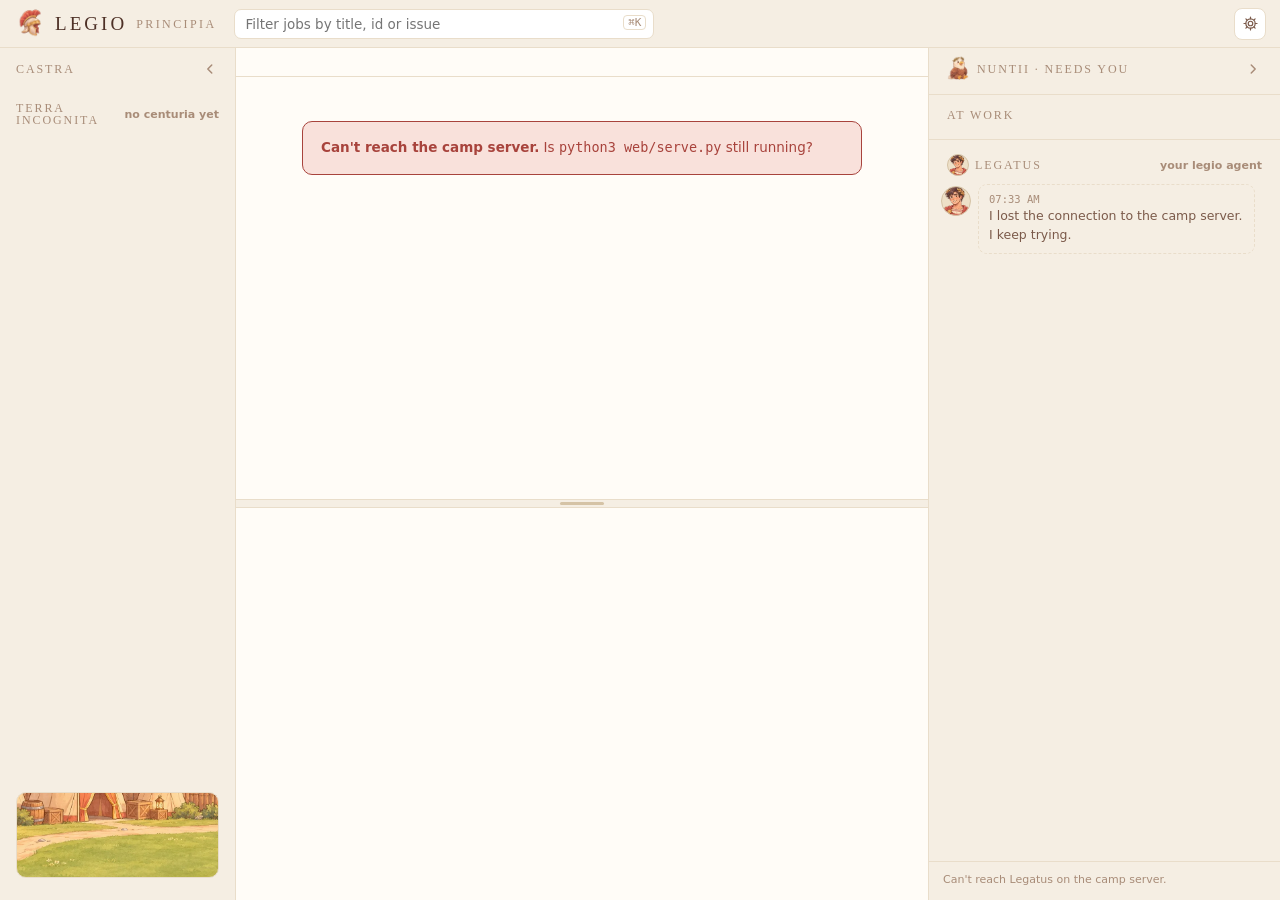
==== commit 0513585d: "web: Legatus talks — a read-only claude -p agent on the operator's login Principia's Legatus panel (" ====
--- a/web/principia/index.html
+++ b/web/principia/index.html
@@ -37,18 +37,20 @@
       <div class="sec"><div class="label"><span class="eh"><img src="../assets/mascot-eagle.webp" alt="" class="eagle"><span class="la">NUNTII · NEEDS YOU</span><span class="en">NEEDS YOU</span></span> <em id="nneed"></em><button class="fold" type="button" data-fold="right" title="Hide this panel ( ] )" aria-label="Hide needs you, at work and Legatus" aria-expanded="true"><svg viewBox="0 0 16 16" fill="none" stroke="currentColor" stroke-width="1.7" stroke-linecap="round" stroke-linejoin="round" aria-hidden="true"><path d="M6 3.5 10.5 8 6 12.5"/></svg></button></div><div id="needs"></div></div>
       <div class="sec"><div class="label">AT WORK <em id="nwork"></em></div><div id="desk"></div><div id="work"></div></div>
       <div class="chat">
-        <div class="label"><span class="eh"><span class="lgface" aria-hidden="true"></span>LEGATUS</span> <em>your legio agent</em></div>
+        <div class="label"><span class="eh"><span class="lgface" aria-hidden="true"></span>LEGATUS</span> <em class="lgmodel">your legio agent</em><button class="fold" type="button" data-legatus-reset title="Start a new conversation" aria-label="Start a new conversation" hidden><svg viewBox="0 0 16 16" fill="none" stroke="currentColor" stroke-width="1.6" stroke-linecap="round" stroke-linejoin="round" aria-hidden="true"><path d="M3 8a5 5 0 1 0 1.6-3.7M3 2.5v2.8h2.8"/></svg></button></div>
         <div class="msgs" id="msgs" aria-live="polite"></div>
-        <div class="soon">Talking to Legatus comes later. For now he reports what changed while this page is open.</div>
+        <form class="ask" data-ask hidden><textarea rows="1" placeholder="Ask Legatus about your camp…" aria-label="Message Legatus"></textarea><button type="submit">Send</button></form>
+        <div class="soon" data-legatus-off>Connecting to Legatus…</div>
       </div>
     </aside>
   </div>
 </div>
 <div class="scrim" id="scrim" hidden></div>
 <section class="lgwin" id="lgwin" role="dialog" aria-label="Legatus" hidden>
-  <div class="lgwin-head"><span class="lgface" aria-hidden="true"></span><div><b>Legatus</b><span>your legio agent</span></div><button class="fold" type="button" data-legatus-close aria-label="Close the Legatus window" title="Close (Esc)">×</button></div>
+  <div class="lgwin-head"><span class="lgface" aria-hidden="true"></span><div><b>Legatus</b><span class="lgmodel">your legio agent</span></div><button class="fold" type="button" data-legatus-reset title="Start a new conversation" aria-label="Start a new conversation" hidden><svg viewBox="0 0 16 16" fill="none" stroke="currentColor" stroke-width="1.6" stroke-linecap="round" stroke-linejoin="round" aria-hidden="true"><path d="M3 8a5 5 0 1 0 1.6-3.7M3 2.5v2.8h2.8"/></svg></button><button class="fold" type="button" data-legatus-close aria-label="Close the Legatus window" title="Close (Esc)">×</button></div>
   <div class="msgs" id="lgmsgs" aria-live="polite"></div>
-  <div class="soon">Talking to Legatus comes later. For now he reports what changed while this page is open.</div>
+  <form class="ask" data-ask hidden><textarea rows="1" placeholder="Ask Legatus about your camp…" aria-label="Message Legatus"></textarea><button type="submit">Send</button></form>
+        <div class="soon" data-legatus-off>Connecting to Legatus…</div>
 </section>
 <div class="toast" id="toast" role="status" hidden></div>
 <script src="app.js" defer></script>
--- a/web/principia/styles.css
+++ b/web/principia/styles.css
@@ -352,10 +352,32 @@
 .msgs { flex: 1; overflow: auto; padding: 0 12px; display: flex; flex-direction: column; gap: 8px; }
 .lgrow { display: flex; gap: 7px; align-items: flex-start; max-width: 96%; }
 .lgrow > .lgface { width: 30px; height: 30px; margin-top: 2px; border: 1.5px solid var(--line-2); }
-.msg { padding: 8px 10px; border-radius: 9px; font-size: 12.5px; line-height: 1.5; background: var(--raised); border: 1px solid var(--line); min-width: 0; }
-.msg ul { margin: 4px 0 0; padding-left: 16px; }
+.msg { padding: 8px 10px; border-radius: 9px; font-size: 12.5px; line-height: 1.5; background: var(--raised); border: 1px solid var(--line); min-width: 0; overflow-wrap: anywhere; }
+.msg ul, .msg ol { margin: 4px 0 6px; padding-left: 18px; }
+.msg p { margin: 0 0 6px; }
+.msg p:last-child, .msg ul:last-child, .msg ol:last-child { margin-bottom: 0; }
+.msg code { font: 11.5px var(--mono); background: var(--sunk); padding: 0 4px; border-radius: 3px; }
 .msg time { display: block; font: 10.5px var(--mono); color: var(--ink-3); margin-bottom: 2px; }
+.msg.note { background: transparent; border-style: dashed; color: var(--ink-2); }
+.msg.err { background: var(--red-bg); border-color: transparent; color: var(--red); }
+.msg.me { background: var(--blue-bg); border-color: transparent; color: var(--ink); }
+.merow { display: flex; justify-content: flex-end; padding-left: 36px; }
+.msg .code { position: relative; margin: 6px 0; }
+.msg .code pre { margin: 0; background: var(--sunk); border: 1px solid var(--line); border-radius: 6px; padding: 8px 52px 8px 10px; font: 11.5px/1.5 var(--mono); white-space: pre-wrap; overflow-wrap: anywhere; color: var(--ink); }
+.msg .code button { position: absolute; top: 5px; right: 5px; border: 1px solid var(--line); background: var(--raised); border-radius: 4px; font: 11px var(--sans); padding: 1px 7px; color: var(--ink-2); }
+.msg .cost { font: 10.5px var(--mono); color: var(--ink-3); margin-top: 4px; }
+.thinking { display: inline-flex; gap: 3px; margin-right: 6px; vertical-align: middle; }
+.thinking i { width: 5px; height: 5px; border-radius: 50%; background: var(--ink-3); animation: blink 1.2s infinite both; }
+.thinking i:nth-child(2) { animation-delay: .2s; } .thinking i:nth-child(3) { animation-delay: .4s; }
+@keyframes blink { 0%, 80%, 100% { opacity: .25; } 40% { opacity: 1; } }
+.ask { display: flex; gap: 6px; align-items: flex-end; padding: 10px 12px 12px; border-top: 1px solid var(--line); }
+.ask textarea { flex: 1; min-width: 0; resize: none; min-height: 34px; max-height: 140px; border: 1px solid var(--line); border-radius: 8px; padding: 7px 10px; font: 13px/1.4 var(--sans); background: var(--raised); color: var(--ink); }
+.ask textarea:focus-visible { outline: 2px solid var(--blue); outline-offset: 0; }
+.ask button { height: 34px; border: 0; border-radius: 8px; background: var(--ink); color: var(--bg); padding: 0 13px; font-weight: 700; flex: none; }
+.ask.busy button { background: var(--ink-3); }
 .soon { padding: 10px 14px 12px; border-top: 1px solid var(--line); font-size: 11px; color: var(--ink-3); }
+.lgmodel { white-space: nowrap; }
+.fold.armed { color: var(--red); border-color: var(--red); background: var(--red-bg); }
 .toast { position: fixed; left: 50%; bottom: 24px; transform: translateX(-50%); background: var(--ink); color: var(--bg); padding: 8px 14px; border-radius: 8px; font-size: 12.5px; z-index: 40; max-width: calc(100vw - 32px); }
 
 /* ---- settings effects ---- */
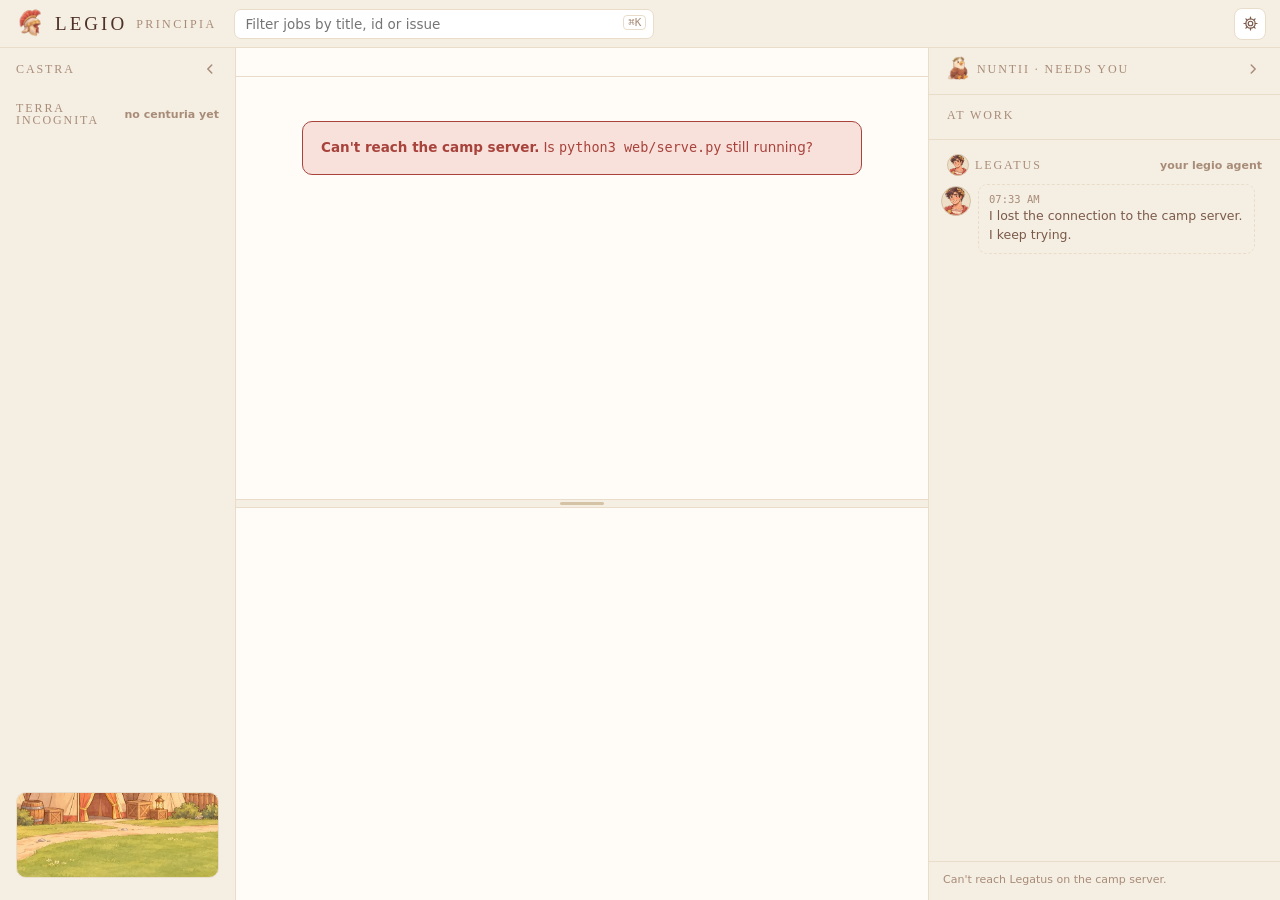
==== commit 9d89a2c7: "web: Host check on every request; confirmed actions (station, feedback, reject) Security: every requ" ====
--- a/web/principia/index.html
+++ b/web/principia/index.html
@@ -46,6 +46,7 @@
   </div>
 </div>
 <div class="scrim" id="scrim" hidden></div>
+<section class="dialog" id="dialog" role="dialog" aria-modal="true" aria-labelledby="dlg-title" hidden></section>
 <section class="lgwin" id="lgwin" role="dialog" aria-label="Legatus" hidden>
   <div class="lgwin-head"><span class="lgface" aria-hidden="true"></span><div><b>Legatus</b><span class="lgmodel">your legio agent</span></div><button class="fold" type="button" data-legatus-reset title="Start a new conversation" aria-label="Start a new conversation" hidden><svg viewBox="0 0 16 16" fill="none" stroke="currentColor" stroke-width="1.6" stroke-linecap="round" stroke-linejoin="round" aria-hidden="true"><path d="M3 8a5 5 0 1 0 1.6-3.7M3 2.5v2.8h2.8"/></svg></button><button class="fold" type="button" data-legatus-close aria-label="Close the Legatus window" title="Close (Esc)">×</button></div>
   <div class="msgs" id="lgmsgs" aria-live="polite"></div>
--- a/web/principia/styles.css
+++ b/web/principia/styles.css
@@ -378,6 +378,26 @@
 .soon { padding: 10px 14px 12px; border-top: 1px solid var(--line); font-size: 11px; color: var(--ink-3); }
 .lgmodel { white-space: nowrap; }
 .fold.armed { color: var(--red); border-color: var(--red); background: var(--red-bg); }
+
+/* confirm dialogs for the actions that change something */
+.dialog { position: fixed; z-index: 37; top: 50%; left: 50%; transform: translate(-50%, -50%); width: min(500px, calc(100vw - 32px)); max-height: calc(100vh - 48px); overflow: auto; background: var(--raised); border: 1px solid var(--line-2); border-radius: 14px; box-shadow: 0 24px 60px rgba(78, 49, 39, .24), 0 4px 12px rgba(78, 49, 39, .1); padding: 18px 20px 16px; }
+body.dialog-open .scrim { z-index: 36; }
+.dialog h3 { margin: 0 0 6px; font-size: 16px; font-weight: 700; text-wrap: balance; }
+.dialog .lead { margin: 0 0 12px; color: var(--ink-2); font-size: 13px; }
+.dialog ul { margin: 0 0 12px; padding-left: 18px; color: var(--ink-2); font-size: 12.5px; }
+.dialog label { display: grid; gap: 5px; font-size: 12px; font-weight: 700; color: var(--ink-2); margin: 0 0 12px; }
+.dialog textarea, .dialog select { font: 13px/1.45 var(--sans); color: var(--ink); background: var(--bg); border: 1px solid var(--line-2); border-radius: 8px; padding: 8px 10px; }
+.dialog textarea { min-height: 96px; resize: vertical; }
+.dialog .will { display: grid; gap: 4px; margin: 0 0 14px; }
+.dialog .will span { font-size: 11px; color: var(--ink-3); }
+.dialog .will code { font: 12px/1.5 var(--mono); background: var(--sunk); border: 1px solid var(--line); border-radius: 6px; padding: 6px 9px; overflow-wrap: anywhere; }
+.dialog .out { font: 11.5px/1.5 var(--mono); background: var(--red-bg); color: var(--red); border-radius: 6px; padding: 8px 10px; white-space: pre-wrap; overflow-wrap: anywhere; margin: 0 0 12px; max-height: 180px; overflow: auto; }
+.dialog .err { color: var(--red); font-size: 12px; margin: -6px 0 10px; }
+.dialog .row { display: flex; justify-content: flex-end; gap: 8px; }
+.btn.danger { background: var(--red); border-color: var(--red); color: #fff; }
+.menu-list .sec-h { font: 400 10.5px var(--display); letter-spacing: .12em; color: var(--ink-3); padding: 6px 9px 2px; }
+.menu-list hr { border: 0; border-top: 1px solid var(--line); margin: 4px 2px; }
+.msg .code .run { right: 52px; background: var(--ink); color: var(--bg); border-color: var(--ink); }
 .toast { position: fixed; left: 50%; bottom: 24px; transform: translateX(-50%); background: var(--ink); color: var(--bg); padding: 8px 14px; border-radius: 8px; font-size: 12.5px; z-index: 40; max-width: calc(100vw - 32px); }
 
 /* ---- settings effects ---- */
